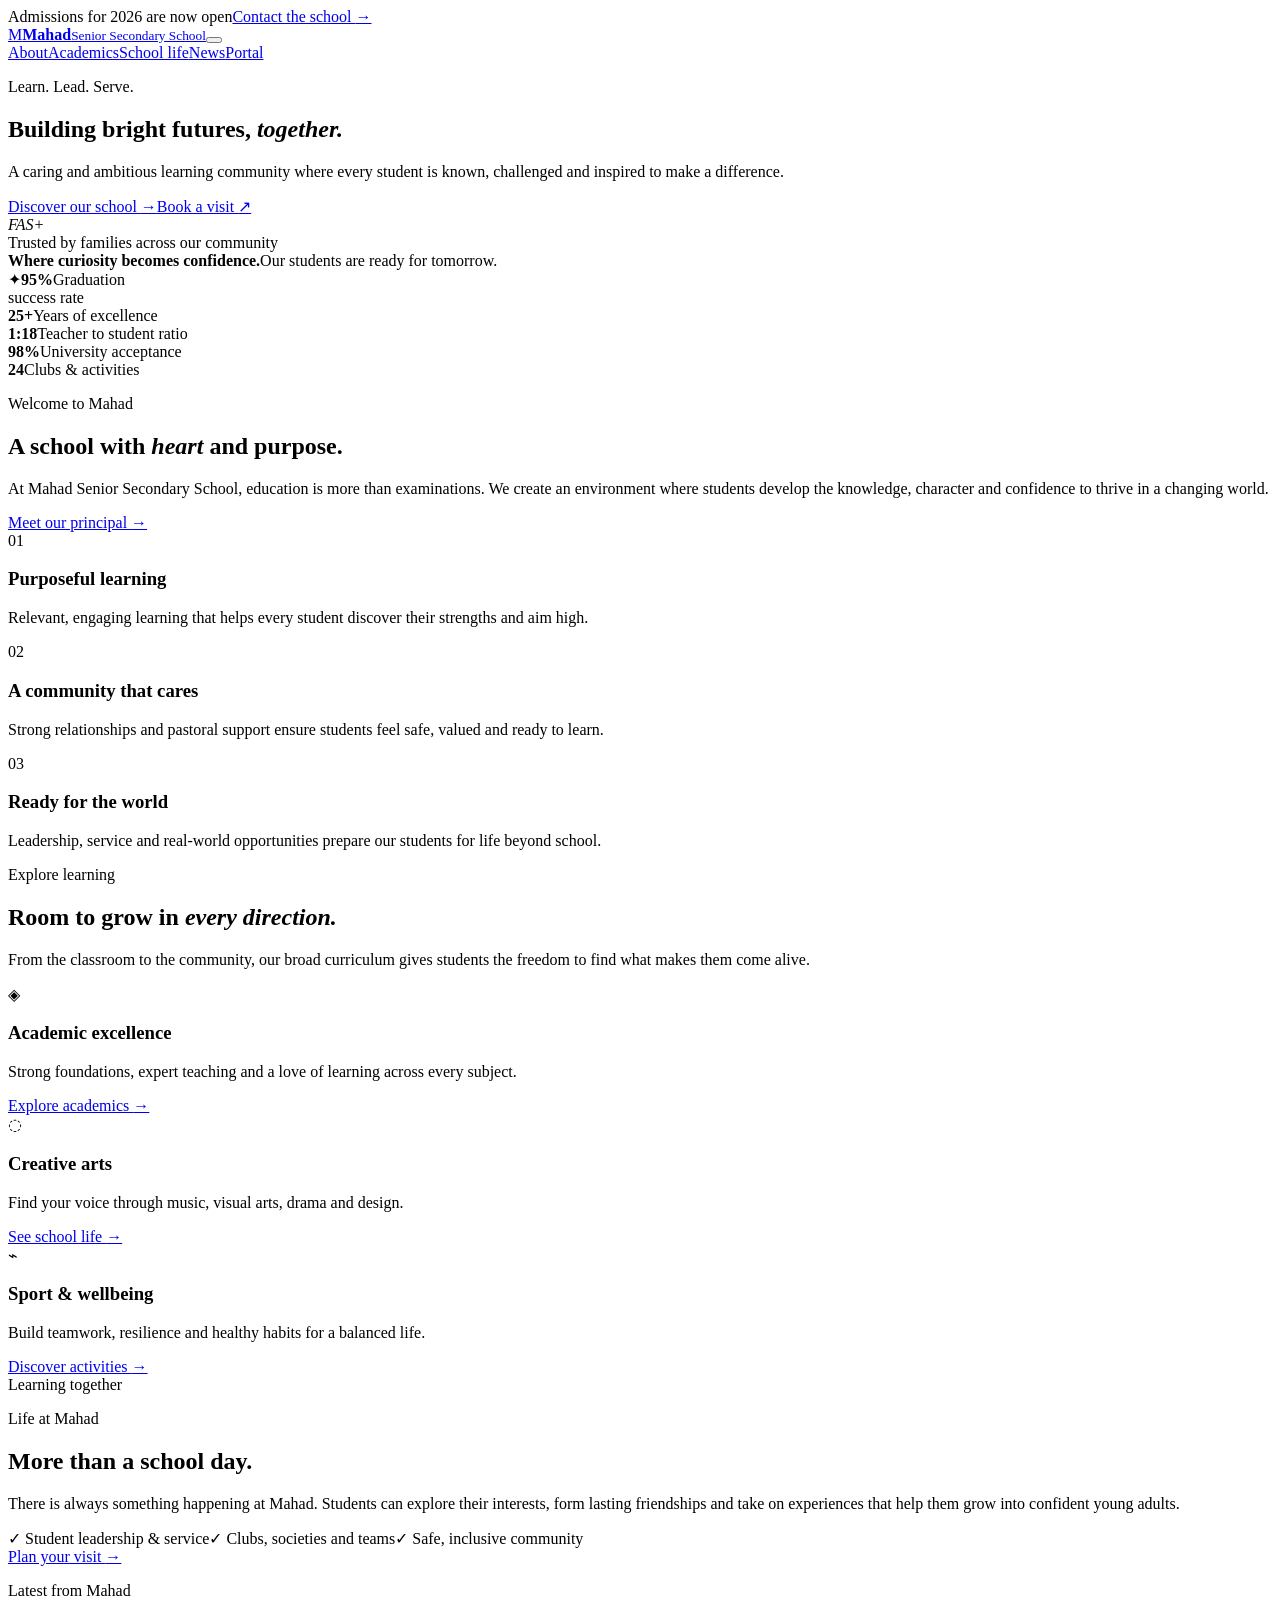
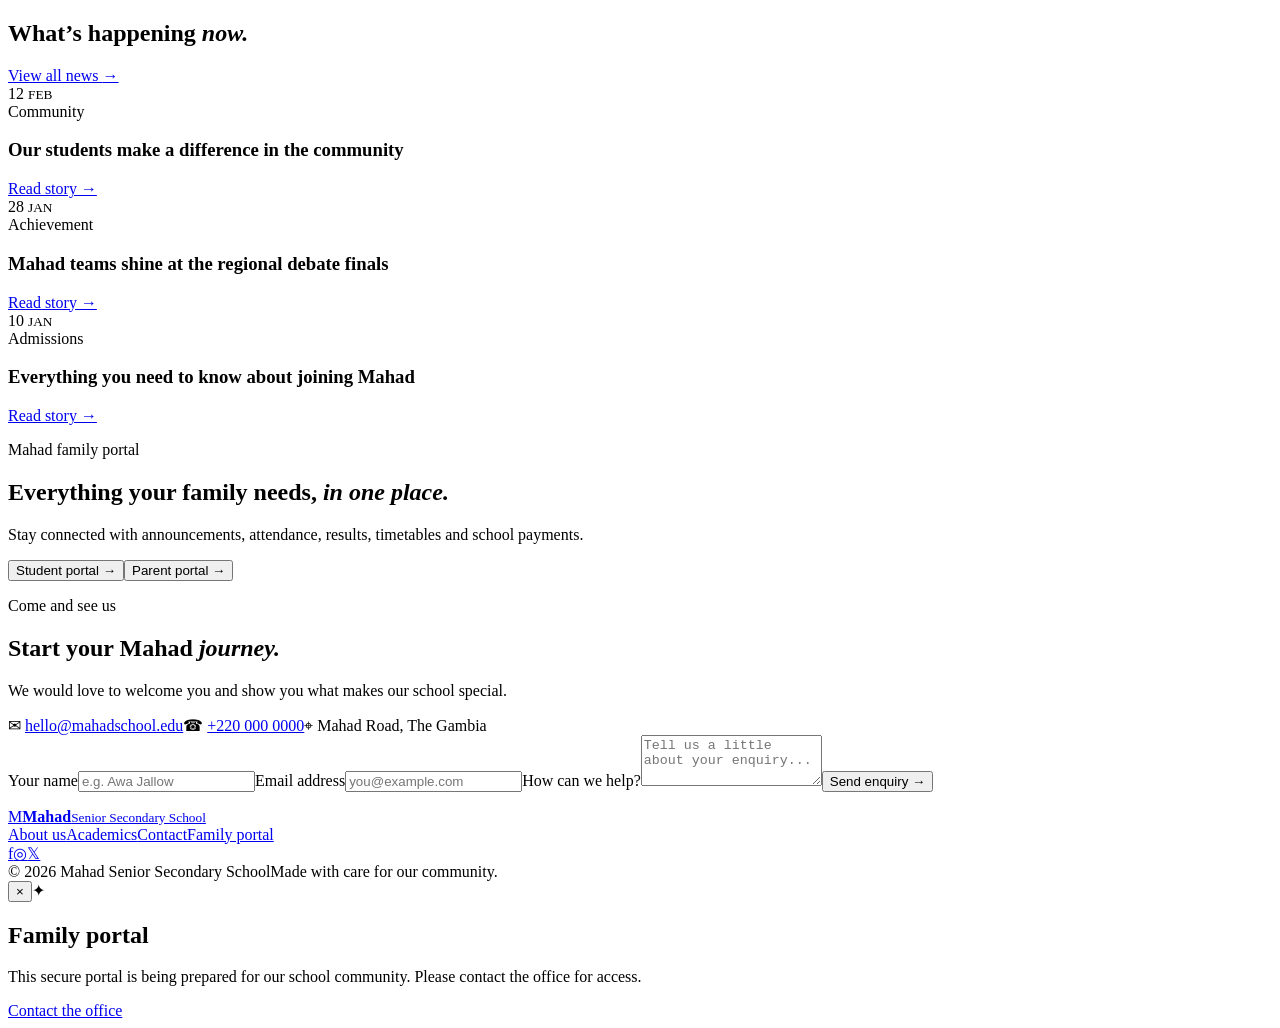
==== index.html @ 48e1e23f "Make Mahad School website installable on phones as an offline-capable PWA." ====
<!doctype html>
<html lang="en">
<head>
  <meta charset="UTF-8" />
  <meta name="viewport" content="width=device-width, initial-scale=1.0" />
  <meta name="theme-color" content="#17332e" />
  <meta name="description" content="Mahad Senior Secondary School — nurturing confident, capable and compassionate leaders." />
  <link rel="manifest" href="manifest.webmanifest" />
  <link rel="apple-touch-icon" href="icon.svg" />
  <title>Mahad Senior Secondary School</title>
  <link rel="preconnect" href="https://fonts.googleapis.com">
  <link rel="preconnect" href="https://fonts.gstatic.com" crossorigin>
  <link href="https://fonts.googleapis.com/css2?family=DM+Sans:wght@400;500;600;700&family=Playfair+Display:wght@600;700&display=swap" rel="stylesheet">
  <link rel="stylesheet" href="styles.css" />
</head>
<body>
  <div class="topbar"><div class="container topbar-inner"><span>Admissions for 2026 are now open</span><a href="#contact">Contact the school <span aria-hidden="true">→</span></a></div></div>
  <header class="site-header"><div class="container nav-wrap"><a class="brand" href="#home" aria-label="Mahad Senior Secondary School home"><span class="brand-mark">M</span><span><strong>Mahad</strong><small>Senior Secondary School</small></span></a><button class="menu-toggle" aria-expanded="false" aria-controls="site-nav" aria-label="Open navigation"><span></span><span></span><span></span></button><nav id="site-nav" aria-label="Main navigation"><a href="#about">About</a><a href="#academics">Academics</a><a href="#life">School life</a><a href="#news">News</a><a class="nav-portal" href="#portal">Portal</a></nav></div></header>
  <main id="home">
    <section class="hero"><div class="container hero-grid"><div class="hero-copy"><p class="eyebrow">Learn. Lead. Serve.</p><h1>Building bright futures, <em>together.</em></h1><p class="hero-text">A caring and ambitious learning community where every student is known, challenged and inspired to make a difference.</p><div class="hero-actions"><a class="button button-primary" href="#about">Discover our school <span>→</span></a><a class="text-link" href="#contact">Book a visit <span>↗</span></a></div><div class="hero-note"><div class="avatar-stack" aria-hidden="true"><i>F</i><i>A</i><i>S</i><i>+</i></div><span>Trusted by families across our community</span></div></div><div class="hero-visual"><div class="hero-image"><div class="hero-caption"><strong>Where curiosity becomes confidence.</strong><span>Our students are ready for tomorrow.</span></div></div><div class="accent-card"><span class="card-icon">✦</span><strong>95%</strong><span>Graduation<br>success rate</span></div></div></div></section>
    <section class="stats"><div class="container stats-grid"><div><strong>25+</strong><span>Years of excellence</span></div><div><strong>1:18</strong><span>Teacher to student ratio</span></div><div><strong>98%</strong><span>University acceptance</span></div><div><strong>24</strong><span>Clubs & activities</span></div></div></section>
    <section id="about" class="section about"><div class="container split"><div class="section-intro"><p class="eyebrow">Welcome to Mahad</p><h2>A school with <em>heart</em> and purpose.</h2><p>At Mahad Senior Secondary School, education is more than examinations. We create an environment where students develop the knowledge, character and confidence to thrive in a changing world.</p><a class="text-link" href="#contact">Meet our principal <span>→</span></a></div><div class="feature-list"><article><span class="feature-number">01</span><div><h3>Purposeful learning</h3><p>Relevant, engaging learning that helps every student discover their strengths and aim high.</p></div></article><article><span class="feature-number">02</span><div><h3>A community that cares</h3><p>Strong relationships and pastoral support ensure students feel safe, valued and ready to learn.</p></div></article><article><span class="feature-number">03</span><div><h3>Ready for the world</h3><p>Leadership, service and real-world opportunities prepare our students for life beyond school.</p></div></article></div></div></section>
    <section id="academics" class="section academics"><div class="container"><div class="section-heading"><div><p class="eyebrow">Explore learning</p><h2>Room to grow in <em>every direction.</em></h2></div><p>From the classroom to the community, our broad curriculum gives students the freedom to find what makes them come alive.</p></div><div class="program-grid"><article class="program-card featured"><span class="program-icon">◈</span><h3>Academic excellence</h3><p>Strong foundations, expert teaching and a love of learning across every subject.</p><a href="#contact">Explore academics <span>→</span></a></article><article class="program-card"><span class="program-icon">◌</span><h3>Creative arts</h3><p>Find your voice through music, visual arts, drama and design.</p><a href="#life">See school life <span>→</span></a></article><article class="program-card"><span class="program-icon">⌁</span><h3>Sport & wellbeing</h3><p>Build teamwork, resilience and healthy habits for a balanced life.</p><a href="#life">Discover activities <span>→</span></a></article></div></div></section>
    <section id="life" class="section life"><div class="container life-grid"><div class="life-photo" role="img" aria-label="Students collaborating in a bright classroom"><span class="photo-label">Learning together</span></div><div class="life-copy"><p class="eyebrow">Life at Mahad</p><h2>More than a school day.</h2><p>There is always something happening at Mahad. Students can explore their interests, form lasting friendships and take on experiences that help them grow into confident young adults.</p><div class="check-list"><span>✓ Student leadership & service</span><span>✓ Clubs, societies and teams</span><span>✓ Safe, inclusive community</span></div><a class="button button-dark" href="#contact">Plan your visit <span>→</span></a></div></div></section>
    <section id="news" class="section news"><div class="container"><div class="section-heading"><div><p class="eyebrow">Latest from Mahad</p><h2>What’s happening <em>now.</em></h2></div><a class="text-link" href="#news">View all news <span>→</span></a></div><div class="news-grid"><article class="news-card"><div class="news-date">12 <small>FEB</small></div><div><span class="news-tag">Community</span><h3>Our students make a difference in the community</h3><a href="#news">Read story →</a></div></article><article class="news-card"><div class="news-date">28 <small>JAN</small></div><div><span class="news-tag">Achievement</span><h3>Mahad teams shine at the regional debate finals</h3><a href="#news">Read story →</a></div></article><article class="news-card"><div class="news-date">10 <small>JAN</small></div><div><span class="news-tag">Admissions</span><h3>Everything you need to know about joining Mahad</h3><a href="#news">Read story →</a></div></article></div></div></section>
    <section id="portal" class="portal"><div class="container portal-inner"><div><p class="eyebrow">Mahad family portal</p><h2>Everything your family needs, <em>in one place.</em></h2><p>Stay connected with announcements, attendance, results, timetables and school payments.</p></div><div class="portal-actions"><button class="button button-light" data-modal="student">Student portal <span>→</span></button><button class="button button-outline" data-modal="parent">Parent portal <span>→</span></button></div></div></section>
    <section id="contact" class="section contact"><div class="container contact-grid"><div><p class="eyebrow">Come and see us</p><h2>Start your Mahad <em>journey.</em></h2><p>We would love to welcome you and show you what makes our school special.</p><div class="contact-details"><span>✉ <a href="mailto:hello@mahadschool.edu">hello@mahadschool.edu</a></span><span>☎ <a href="tel:+2200000000">+220 000 0000</a></span><span>⌖ Mahad Road, The Gambia</span></div></div><form class="contact-form" id="contact-form"><label>Your name<input required type="text" placeholder="e.g. Awa Jallow"></label><label>Email address<input required type="email" placeholder="you@example.com"></label><label>How can we help?<textarea required rows="3" placeholder="Tell us a little about your enquiry..."></textarea></label><button class="button button-primary" type="submit">Send enquiry <span>→</span></button><p class="form-message" role="status"></p></form></div></section>
  </main>
  <footer><div class="container footer-top"><a class="brand brand-footer" href="#home"><span class="brand-mark">M</span><span><strong>Mahad</strong><small>Senior Secondary School</small></span></a><div class="footer-links"><a href="#about">About us</a><a href="#academics">Academics</a><a href="#contact">Contact</a><a href="#portal">Family portal</a></div><div class="socials"><a href="#" aria-label="Facebook">f</a><a href="#" aria-label="Instagram">◎</a><a href="#" aria-label="Twitter">𝕏</a></div></div><div class="container footer-bottom"><span>© 2026 Mahad Senior Secondary School</span><span>Made with care for our community.</span></div></footer>
  <div class="modal" id="portal-modal" aria-hidden="true"><div class="modal-content"><button class="modal-close" aria-label="Close">×</button><span class="program-icon">✦</span><h2 id="modal-title">Family portal</h2><p>This secure portal is being prepared for our school community. Please contact the office for access.</p><a class="button button-primary" href="mailto:hello@mahadschool.edu">Contact the office</a></div></div>
  <script src="script.js"></script>
</body>
</html>
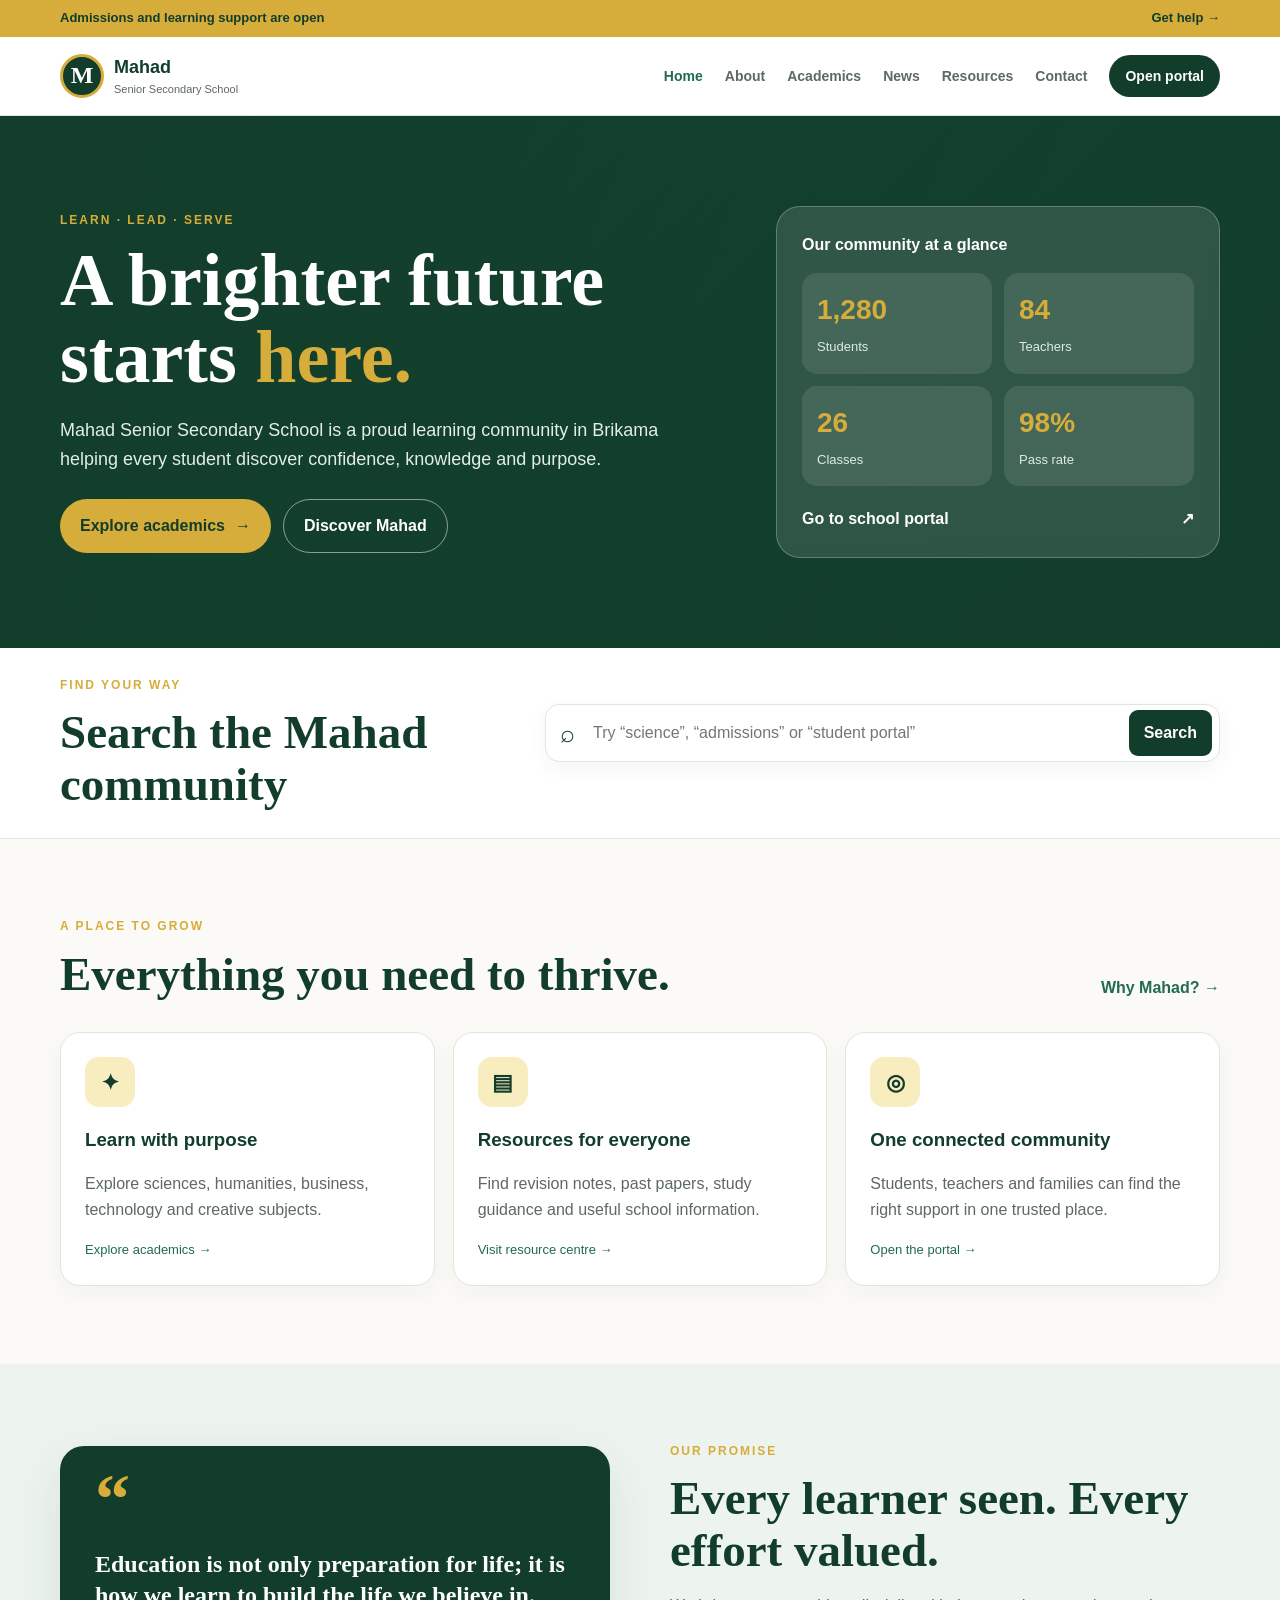
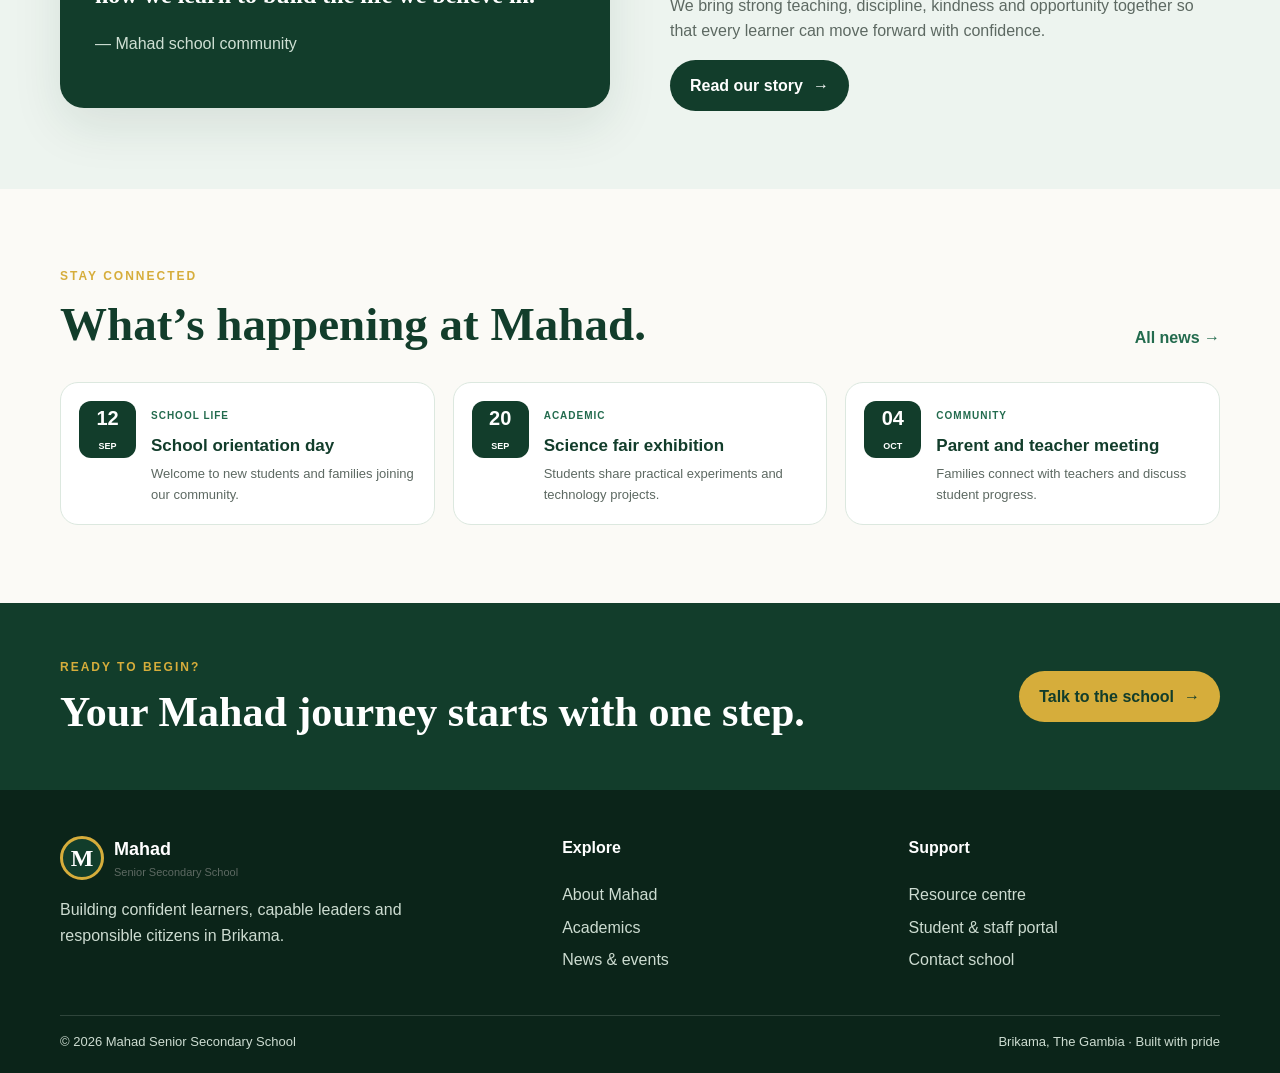
==== commit 0c6253a7: "Build polished multi-page Mahad school web app with real navigation, search results, subject pages a" ====
--- a/index.html
+++ b/index.html
@@ -1,33 +1,39 @@
 <!doctype html>
 <html lang="en">
 <head>
-  <meta charset="UTF-8" />
-  <meta name="viewport" content="width=device-width, initial-scale=1.0" />
-  <meta name="theme-color" content="#17332e" />
-  <meta name="description" content="Mahad Senior Secondary School — nurturing confident, capable and compassionate leaders." />
-  <link rel="manifest" href="manifest.webmanifest" />
-  <link rel="apple-touch-icon" href="icon.svg" />
-  <title>Mahad Senior Secondary School</title>
-  <link rel="preconnect" href="https://fonts.googleapis.com">
-  <link rel="preconnect" href="https://fonts.gstatic.com" crossorigin>
-  <link href="https://fonts.googleapis.com/css2?family=DM+Sans:wght@400;500;600;700&family=Playfair+Display:wght@600;700&display=swap" rel="stylesheet">
-  <link rel="stylesheet" href="styles.css" />
+  <meta charset="UTF-8"><meta name="viewport" content="width=device-width, initial-scale=1">
+  <meta name="theme-color" content="#123d2b"><meta name="description" content="Mahad Senior Secondary School digital community">
+  <title>Mahad Senior Secondary School | Brikama</title>
+  <link rel="stylesheet" href="styles.css">
 </head>
 <body>
-  <div class="topbar"><div class="container topbar-inner"><span>Admissions for 2026 are now open</span><a href="#contact">Contact the school <span aria-hidden="true">→</span></a></div></div>
-  <header class="site-header"><div class="container nav-wrap"><a class="brand" href="#home" aria-label="Mahad Senior Secondary School home"><span class="brand-mark">M</span><span><strong>Mahad</strong><small>Senior Secondary School</small></span></a><button class="menu-toggle" aria-expanded="false" aria-controls="site-nav" aria-label="Open navigation"><span></span><span></span><span></span></button><nav id="site-nav" aria-label="Main navigation"><a href="#about">About</a><a href="#academics">Academics</a><a href="#life">School life</a><a href="#news">News</a><a class="nav-portal" href="#portal">Portal</a></nav></div></header>
-  <main id="home">
-    <section class="hero"><div class="container hero-grid"><div class="hero-copy"><p class="eyebrow">Learn. Lead. Serve.</p><h1>Building bright futures, <em>together.</em></h1><p class="hero-text">A caring and ambitious learning community where every student is known, challenged and inspired to make a difference.</p><div class="hero-actions"><a class="button button-primary" href="#about">Discover our school <span>→</span></a><a class="text-link" href="#contact">Book a visit <span>↗</span></a></div><div class="hero-note"><div class="avatar-stack" aria-hidden="true"><i>F</i><i>A</i><i>S</i><i>+</i></div><span>Trusted by families across our community</span></div></div><div class="hero-visual"><div class="hero-image"><div class="hero-caption"><strong>Where curiosity becomes confidence.</strong><span>Our students are ready for tomorrow.</span></div></div><div class="accent-card"><span class="card-icon">✦</span><strong>95%</strong><span>Graduation<br>success rate</span></div></div></div></section>
-    <section class="stats"><div class="container stats-grid"><div><strong>25+</strong><span>Years of excellence</span></div><div><strong>1:18</strong><span>Teacher to student ratio</span></div><div><strong>98%</strong><span>University acceptance</span></div><div><strong>24</strong><span>Clubs & activities</span></div></div></section>
-    <section id="about" class="section about"><div class="container split"><div class="section-intro"><p class="eyebrow">Welcome to Mahad</p><h2>A school with <em>heart</em> and purpose.</h2><p>At Mahad Senior Secondary School, education is more than examinations. We create an environment where students develop the knowledge, character and confidence to thrive in a changing world.</p><a class="text-link" href="#contact">Meet our principal <span>→</span></a></div><div class="feature-list"><article><span class="feature-number">01</span><div><h3>Purposeful learning</h3><p>Relevant, engaging learning that helps every student discover their strengths and aim high.</p></div></article><article><span class="feature-number">02</span><div><h3>A community that cares</h3><p>Strong relationships and pastoral support ensure students feel safe, valued and ready to learn.</p></div></article><article><span class="feature-number">03</span><div><h3>Ready for the world</h3><p>Leadership, service and real-world opportunities prepare our students for life beyond school.</p></div></article></div></div></section>
-    <section id="academics" class="section academics"><div class="container"><div class="section-heading"><div><p class="eyebrow">Explore learning</p><h2>Room to grow in <em>every direction.</em></h2></div><p>From the classroom to the community, our broad curriculum gives students the freedom to find what makes them come alive.</p></div><div class="program-grid"><article class="program-card featured"><span class="program-icon">◈</span><h3>Academic excellence</h3><p>Strong foundations, expert teaching and a love of learning across every subject.</p><a href="#contact">Explore academics <span>→</span></a></article><article class="program-card"><span class="program-icon">◌</span><h3>Creative arts</h3><p>Find your voice through music, visual arts, drama and design.</p><a href="#life">See school life <span>→</span></a></article><article class="program-card"><span class="program-icon">⌁</span><h3>Sport & wellbeing</h3><p>Build teamwork, resilience and healthy habits for a balanced life.</p><a href="#life">Discover activities <span>→</span></a></article></div></div></section>
-    <section id="life" class="section life"><div class="container life-grid"><div class="life-photo" role="img" aria-label="Students collaborating in a bright classroom"><span class="photo-label">Learning together</span></div><div class="life-copy"><p class="eyebrow">Life at Mahad</p><h2>More than a school day.</h2><p>There is always something happening at Mahad. Students can explore their interests, form lasting friendships and take on experiences that help them grow into confident young adults.</p><div class="check-list"><span>✓ Student leadership & service</span><span>✓ Clubs, societies and teams</span><span>✓ Safe, inclusive community</span></div><a class="button button-dark" href="#contact">Plan your visit <span>→</span></a></div></div></section>
-    <section id="news" class="section news"><div class="container"><div class="section-heading"><div><p class="eyebrow">Latest from Mahad</p><h2>What’s happening <em>now.</em></h2></div><a class="text-link" href="#news">View all news <span>→</span></a></div><div class="news-grid"><article class="news-card"><div class="news-date">12 <small>FEB</small></div><div><span class="news-tag">Community</span><h3>Our students make a difference in the community</h3><a href="#news">Read story →</a></div></article><article class="news-card"><div class="news-date">28 <small>JAN</small></div><div><span class="news-tag">Achievement</span><h3>Mahad teams shine at the regional debate finals</h3><a href="#news">Read story →</a></div></article><article class="news-card"><div class="news-date">10 <small>JAN</small></div><div><span class="news-tag">Admissions</span><h3>Everything you need to know about joining Mahad</h3><a href="#news">Read story →</a></div></article></div></div></section>
-    <section id="portal" class="portal"><div class="container portal-inner"><div><p class="eyebrow">Mahad family portal</p><h2>Everything your family needs, <em>in one place.</em></h2><p>Stay connected with announcements, attendance, results, timetables and school payments.</p></div><div class="portal-actions"><button class="button button-light" data-modal="student">Student portal <span>→</span></button><button class="button button-outline" data-modal="parent">Parent portal <span>→</span></button></div></div></section>
-    <section id="contact" class="section contact"><div class="container contact-grid"><div><p class="eyebrow">Come and see us</p><h2>Start your Mahad <em>journey.</em></h2><p>We would love to welcome you and show you what makes our school special.</p><div class="contact-details"><span>✉ <a href="mailto:hello@mahadschool.edu">hello@mahadschool.edu</a></span><span>☎ <a href="tel:+2200000000">+220 000 0000</a></span><span>⌖ Mahad Road, The Gambia</span></div></div><form class="contact-form" id="contact-form"><label>Your name<input required type="text" placeholder="e.g. Awa Jallow"></label><label>Email address<input required type="email" placeholder="you@example.com"></label><label>How can we help?<textarea required rows="3" placeholder="Tell us a little about your enquiry..."></textarea></label><button class="button button-primary" type="submit">Send enquiry <span>→</span></button><p class="form-message" role="status"></p></form></div></section>
+  <div class="notice"><div class="container notice-inner"><span>Admissions and learning support are open</span><a href="contact.html">Get help <span>→</span></a></div></div>
+  <header class="header"><div class="container nav-wrap">
+    <a class="brand" href="index.html"><span class="brand-mark">M</span><span><b>Mahad</b><small>Senior Secondary School</small></span></a>
+    <button class="menu-btn" data-menu aria-label="Open menu">☰</button>
+    <nav class="nav" data-nav>
+      <a class="active" href="index.html">Home</a><a href="about.html">About</a><a href="academics.html">Academics</a><a href="news.html">News</a><a href="resources.html">Resources</a><a href="contact.html">Contact</a>
+      <a class="nav-login" href="portal.html">Open portal</a>
+    </nav>
+  </div></header>
+
+  <main>
+    <section class="hero"><div class="container hero-grid">
+      <div class="hero-copy"><p class="eyebrow">Learn · Lead · Serve</p><h1>A brighter future starts <em>here.</em></h1><p>Mahad Senior Secondary School is a proud learning community in Brikama helping every student discover confidence, knowledge and purpose.</p><div class="actions"><a class="btn btn-gold" href="academics.html">Explore academics <span>→</span></a><a class="btn btn-outline" href="about.html">Discover Mahad</a></div></div>
+      <div class="hero-panel"><p class="panel-label">Our community at a glance</p><div class="quick-stats"><div><b>1,280</b><span>Students</span></div><div><b>84</b><span>Teachers</span></div><div><b>26</b><span>Classes</span></div><div><b>98%</b><span>Pass rate</span></div></div><a class="panel-link" href="portal.html">Go to school portal <span>↗</span></a></div>
+    </div></section>
+
+    <section class="search-section"><div class="container search-box"><div><p class="eyebrow">Find your way</p><h2>Search the Mahad community</h2></div><form data-search><label class="search-input"><span>⌕</span><input name="q" autocomplete="off" placeholder="Try “science”, “admissions” or “student portal”"><button aria-label="Search">Search</button></label><div class="search-results" data-results></div></form></div></section>
+
+    <section class="section"><div class="container"><div class="section-head"><div><p class="eyebrow">A place to grow</p><h2>Everything you need to thrive.</h2></div><a class="text-link" href="about.html">Why Mahad? <span>→</span></a></div><div class="feature-grid"><a class="feature-card" href="academics.html"><span class="icon">✦</span><h3>Learn with purpose</h3><p>Explore sciences, humanities, business, technology and creative subjects.</p><span class="card-arrow">Explore academics →</span></a><a class="feature-card" href="resources.html"><span class="icon">▤</span><h3>Resources for everyone</h3><p>Find revision notes, past papers, study guidance and useful school information.</p><span class="card-arrow">Visit resource centre →</span></a><a class="feature-card" href="portal.html"><span class="icon">◎</span><h3>One connected community</h3><p>Students, teachers and families can find the right support in one trusted place.</p><span class="card-arrow">Open the portal →</span></a></div></div></section>
+
+    <section class="section soft"><div class="container split"><div class="quote-card"><span class="quote-mark">“</span><blockquote>Education is not only preparation for life; it is how we learn to build the life we believe in.</blockquote><p>— Mahad school community</p></div><div><p class="eyebrow">Our promise</p><h2>Every learner seen. Every effort valued.</h2><p class="muted">We bring strong teaching, discipline, kindness and opportunity together so that every learner can move forward with confidence.</p><a class="btn btn-green" href="about.html">Read our story <span>→</span></a></div></div></section>
+
+    <section class="section"><div class="container"><div class="section-head"><div><p class="eyebrow">Stay connected</p><h2>What’s happening at Mahad.</h2></div><a class="text-link" href="news.html">All news <span>→</span></a></div><div class="news-grid"><a href="news.html#orientation" class="news-card"><time>12 <small>SEP</small></time><div><span class="tag">School life</span><h3>School orientation day</h3><p>Welcome to new students and families joining our community.</p></div></a><a href="news.html#science-fair" class="news-card"><time>20 <small>SEP</small></time><div><span class="tag">Academic</span><h3>Science fair exhibition</h3><p>Students share practical experiments and technology projects.</p></div></a><a href="news.html#parents" class="news-card"><time>04 <small>OCT</small></time><div><span class="tag">Community</span><h3>Parent and teacher meeting</h3><p>Families connect with teachers and discuss student progress.</p></div></a></div></div></section>
+
+    <section class="cta"><div class="container cta-inner"><div><p class="eyebrow">Ready to begin?</p><h2>Your Mahad journey starts with one step.</h2></div><a class="btn btn-gold" href="contact.html">Talk to the school <span>→</span></a></div></section>
   </main>
-  <footer><div class="container footer-top"><a class="brand brand-footer" href="#home"><span class="brand-mark">M</span><span><strong>Mahad</strong><small>Senior Secondary School</small></span></a><div class="footer-links"><a href="#about">About us</a><a href="#academics">Academics</a><a href="#contact">Contact</a><a href="#portal">Family portal</a></div><div class="socials"><a href="#" aria-label="Facebook">f</a><a href="#" aria-label="Instagram">◎</a><a href="#" aria-label="Twitter">𝕏</a></div></div><div class="container footer-bottom"><span>© 2026 Mahad Senior Secondary School</span><span>Made with care for our community.</span></div></footer>
-  <div class="modal" id="portal-modal" aria-hidden="true"><div class="modal-content"><button class="modal-close" aria-label="Close">×</button><span class="program-icon">✦</span><h2 id="modal-title">Family portal</h2><p>This secure portal is being prepared for our school community. Please contact the office for access.</p><a class="button button-primary" href="mailto:hello@mahadschool.edu">Contact the office</a></div></div>
-  <script src="script.js"></script>
+  <footer class="footer"><div class="container footer-grid"><div><a class="brand footer-brand" href="index.html"><span class="brand-mark">M</span><span><b>Mahad</b><small>Senior Secondary School</small></span></a><p>Building confident learners, capable leaders and responsible citizens in Brikama.</p></div><div><h4>Explore</h4><a href="about.html">About Mahad</a><a href="academics.html">Academics</a><a href="news.html">News & events</a></div><div><h4>Support</h4><a href="resources.html">Resource centre</a><a href="portal.html">Student & staff portal</a><a href="contact.html">Contact school</a></div></div><div class="container footer-bottom"><span>© 2026 Mahad Senior Secondary School</span><span>Brikama, The Gambia · Built with pride</span></div></footer>
+  <script src="app.js"></script>
 </body>
 </html>
--- a/styles.css
+++ b/styles.css
@@ -0,0 +1,3 @@
+:root{--green:#123d2b;--green2:#236b4e;--gold:#d6ad3b;--cream:#fbfaf6;--soft:#edf4ef;--ink:#18231d;--muted:#5d6962;--line:#dce8df;--white:#fff;--shadow:0 18px 50px rgba(18,61,43,.1)}*{box-sizing:border-box}html{scroll-behavior:smooth}body{margin:0;background:var(--cream);color:var(--ink);font-family:Arial,Helvetica,sans-serif;line-height:1.6}a{text-decoration:none;color:inherit}button,input,textarea,select{font:inherit}.container{width:min(1160px,92%);margin:auto}.notice{background:var(--gold);color:var(--green);font-weight:700;font-size:13px}.notice-inner{display:flex;justify-content:space-between;gap:15px;padding:8px 0}.notice a:hover{text-decoration:underline}.header{background:rgba(255,255,255,.94);border-bottom:1px solid var(--line);position:sticky;top:0;z-index:10;backdrop-filter:blur(12px)}.nav-wrap{min-height:78px;display:flex;align-items:center;justify-content:space-between;gap:20px}.brand{display:flex;align-items:center;gap:10px;color:var(--green)}.brand-mark{width:44px;height:44px;display:grid;place-items:center;border-radius:50%;background:var(--green);border:3px solid var(--gold);color:#fff;font:700 24px Georgia}.brand b,.brand small{display:block}.brand b{font-size:18px}.brand small{font-size:11px;color:var(--muted)}.nav{display:flex;align-items:center;gap:22px;color:var(--muted);font-size:14px;font-weight:700}.nav a:hover,.nav a.active{color:var(--green2)}.nav-login{background:var(--green);color:#fff!important;border-radius:99px;padding:10px 16px}.menu-btn{display:none;border:0;background:var(--green);color:#fff;border-radius:8px;padding:8px 12px;font-size:20px}.hero,.page-hero{background:linear-gradient(110deg,rgba(18,61,43,.98),rgba(18,61,43,.75)),linear-gradient(135deg,#1c543f,#123d2b);color:#fff}.hero{padding:90px 0}.hero-grid{display:grid;grid-template-columns:1.2fr .8fr;gap:50px;align-items:center}.eyebrow{color:var(--gold);text-transform:uppercase;letter-spacing:2px;font-size:12px;font-weight:800;margin:0 0 12px}.hero h1,.page-hero h1{font:700 clamp(42px,6vw,74px)/1.04 Georgia,serif;margin:0 0 20px}.hero h1 em,.page-hero h1 em{color:var(--gold);font-style:normal}.hero-copy>p:not(.eyebrow),.page-hero p:not(.eyebrow){max-width:650px;color:#e2eee6;font-size:18px}.actions{display:flex;flex-wrap:wrap;gap:12px;margin-top:26px}.btn{display:inline-flex;align-items:center;justify-content:center;gap:10px;padding:13px 20px;border:0;border-radius:99px;font-weight:800;cursor:pointer;transition:.2s}.btn:hover{transform:translateY(-2px);box-shadow:0 9px 20px rgba(0,0,0,.12)}.btn-gold{background:var(--gold);color:var(--green)}.btn-green{background:var(--green);color:#fff}.btn-outline{border:1px solid rgba(255,255,255,.5);color:#fff}.hero-panel{padding:25px;border:1px solid rgba(255,255,255,.25);background:rgba(255,255,255,.12);border-radius:24px;backdrop-filter:blur(8px)}.panel-label{font-weight:700;margin-top:0}.quick-stats{display:grid;grid-template-columns:1fr 1fr;gap:12px}.quick-stats div{background:rgba(255,255,255,.1);border-radius:15px;padding:15px}.quick-stats b{display:block;color:var(--gold);font-size:28px}.quick-stats span{font-size:13px;color:#deebe3}.panel-link{display:flex;justify-content:space-between;color:#fff;font-weight:700;margin-top:20px}.search-section{background:#fff;border-bottom:1px solid var(--line)}.search-box{display:grid;grid-template-columns:.8fr 1.2fr;gap:35px;align-items:center;padding:28px 0}.search-box h2,.section h2{font:700 clamp(28px,4vw,47px)/1.1 Georgia,serif;color:var(--green);margin:0}.search-input{display:flex;align-items:center;gap:8px;border:1px solid var(--line);border-radius:14px;padding:5px 7px 5px 14px;box-shadow:0 6px 20px rgba(18,61,43,.05)}.search-input span{font-size:25px;color:var(--green)}.search-input input{border:0;outline:0;min-width:0;flex:1;padding:10px}.search-input button{border:0;background:var(--green);color:#fff;border-radius:9px;padding:10px 15px;font-weight:700}.search-results{font-size:13px;color:var(--green);font-weight:700;padding-top:6px;min-height:20px}.section{padding:78px 0}.soft{background:var(--soft)}.section-head{display:flex;align-items:end;justify-content:space-between;gap:20px;margin-bottom:32px}.text-link{color:var(--green2);font-weight:800}.feature-grid,.subject-cards,.portal-page-grid{display:grid;grid-template-columns:repeat(3,1fr);gap:18px}.feature-card,.subject-cards>a,.portal-tile,.side-card,.form-card{background:#fff;border:1px solid var(--line);border-radius:20px;padding:24px;box-shadow:0 8px 25px rgba(18,61,43,.04)}.feature-card{transition:.2s}.feature-card:hover,.subject-cards>a:hover,.portal-tile:hover{transform:translateY(-5px);box-shadow:var(--shadow)}.icon{width:50px;height:50px;background:#f7edbf;color:var(--green);display:grid;place-items:center;border-radius:14px;font-weight:800;font-size:22px;margin-bottom:18px}.feature-card h3,.subject-cards h3,.portal-tile h2{color:var(--green);margin:0 0 8px}.feature-card p,.subject-cards p,.portal-tile p,.muted{color:var(--muted)}.card-arrow,.subject-cards b,.portal-tile b{display:block;color:var(--green2);margin-top:18px;font-size:13px}.split{display:grid;grid-template-columns:1fr 1fr;gap:60px;align-items:center}.quote-card{background:var(--green);color:#fff;padding:35px;border-radius:24px;box-shadow:var(--shadow)}.quote-mark{font:700 70px Georgia;color:var(--gold);line-height:.5}.quote-card blockquote{font:700 24px/1.3 Georgia;margin:20px 0}.quote-card p{color:#cfe0d4}.news-grid{display:grid;grid-template-columns:repeat(3,1fr);gap:18px}.news-card{display:flex;gap:15px;background:#fff;border:1px solid var(--line);padding:18px;border-radius:18px}.news-card time{min-width:57px;height:57px;background:var(--green);border-radius:12px;color:#fff;display:grid;place-items:center;font-weight:800;font-size:20px;line-height:1}.news-card time small{font-size:9px}.news-card h3{font-size:17px;color:var(--green);margin:5px 0}.news-card p{color:var(--muted);font-size:13px;margin:0}.tag{font-size:10px;text-transform:uppercase;color:var(--green2);font-weight:800;letter-spacing:1px}.cta{padding:55px 0;background:var(--green);color:#fff}.cta-inner{display:flex;align-items:center;justify-content:space-between;gap:20px}.cta h2{font:700 clamp(27px,4vw,42px)/1.1 Georgia;margin:0}.footer{background:#0b2419;color:#cddcd1;padding:45px 0 20px}.footer-grid{display:grid;grid-template-columns:1.5fr 1fr 1fr;gap:35px;padding-bottom:35px}.footer-brand{color:#fff}.footer-grid p{max-width:350px}.footer h4{color:#fff;margin-top:0}.footer-grid>div>a:not(.brand){display:block;margin:7px 0}.footer a:hover{color:var(--gold)}.footer-bottom{border-top:1px solid rgba(255,255,255,.15);padding-top:16px;display:flex;justify-content:space-between;gap:15px;font-size:13px}.page-hero{padding:75px 0}.page-hero h1{font-size:clamp(42px,6vw,68px)}.subject-layout,.resource-layout,.contact-layout{display:grid;grid-template-columns:1.3fr .7fr;gap:50px;align-items:start}.topic-grid{display:grid;grid-template-columns:1fr 1fr;gap:13px;margin-top:28px}.topic-grid a{display:grid;gap:3px;border:1px solid var(--line);background:#fff;border-radius:14px;padding:17px}.topic-grid span{font-size:13px;color:var(--muted)}.side-card{box-shadow:var(--shadow)}.lesson-list{display:grid;gap:15px}.lesson-list article{display:grid;grid-template-columns:75px 1fr;gap:25px;background:#fff;border:1px solid var(--line);border-radius:18px;padding:25px}.number{font:700 28px Georgia;color:var(--gold)}.subject-cards{grid-template-columns:repeat(3,1fr)}.subject-cards>a{display:block}.resource-list{display:grid;gap:12px;margin-top:25px}.resource-list a{display:flex;align-items:center;gap:15px;background:#fff;border:1px solid var(--line);border-radius:15px;padding:17px}.resource-list a>span{font-size:24px;color:var(--green)}.resource-list div{flex:1}.resource-list small,.resource-list b{display:block}.resource-list small{color:var(--muted)}.portal-page-grid{grid-template-columns:1fr 1fr}.portal-tile{display:block}.portal-tile>span{font-size:35px}.contact-detail{color:var(--muted);margin-top:25px}.form-card{display:grid;gap:15px}.form-card label{display:grid;gap:6px;color:var(--green);font-weight:700}.form-card input,.form-card textarea,.form-card select{border:1px solid var(--line);border-radius:10px;padding:12px;outline:0;background:#fcfdfc}.form-card input:focus,.form-card textarea:focus,.form-card select:focus{border-color:var(--green2)}.form-success{color:var(--green2);font-weight:700}.news-page{display:grid;gap:15px}.full-news{display:grid;grid-template-columns:150px 1fr;gap:25px;border:1px solid var(--line);background:#fff;border-radius:18px;padding:25px}.full-news time{color:var(--green2);font-weight:800}.full-news h2{font-size:27px;margin:8px 0;color:var(--green)}
+@media(max-width:850px){.nav{display:none;position:absolute;top:78px;left:0;right:0;background:#fff;padding:20px;flex-direction:column;align-items:stretch;box-shadow:var(--shadow)}.nav.open{display:flex}.menu-btn{display:block}.hero-grid,.search-box,.split,.subject-layout,.resource-layout,.contact-layout{grid-template-columns:1fr}.feature-grid,.news-grid,.subject-cards{grid-template-columns:1fr 1fr}.footer-grid{grid-template-columns:1fr 1fr}.hero{padding:65px 0}.section{padding:58px 0}}
+@media(max-width:560px){.notice-inner,.section-head,.cta-inner,.footer-bottom{align-items:flex-start;flex-direction:column}.feature-grid,.news-grid,.subject-cards,.portal-page-grid,.topic-grid,.footer-grid{grid-template-columns:1fr}.full-news,.lesson-list article{grid-template-columns:1fr;gap:8px}.hero h1,.page-hero h1{font-size:43px}.nav-wrap{min-height:70px}.nav{top:70px}}
